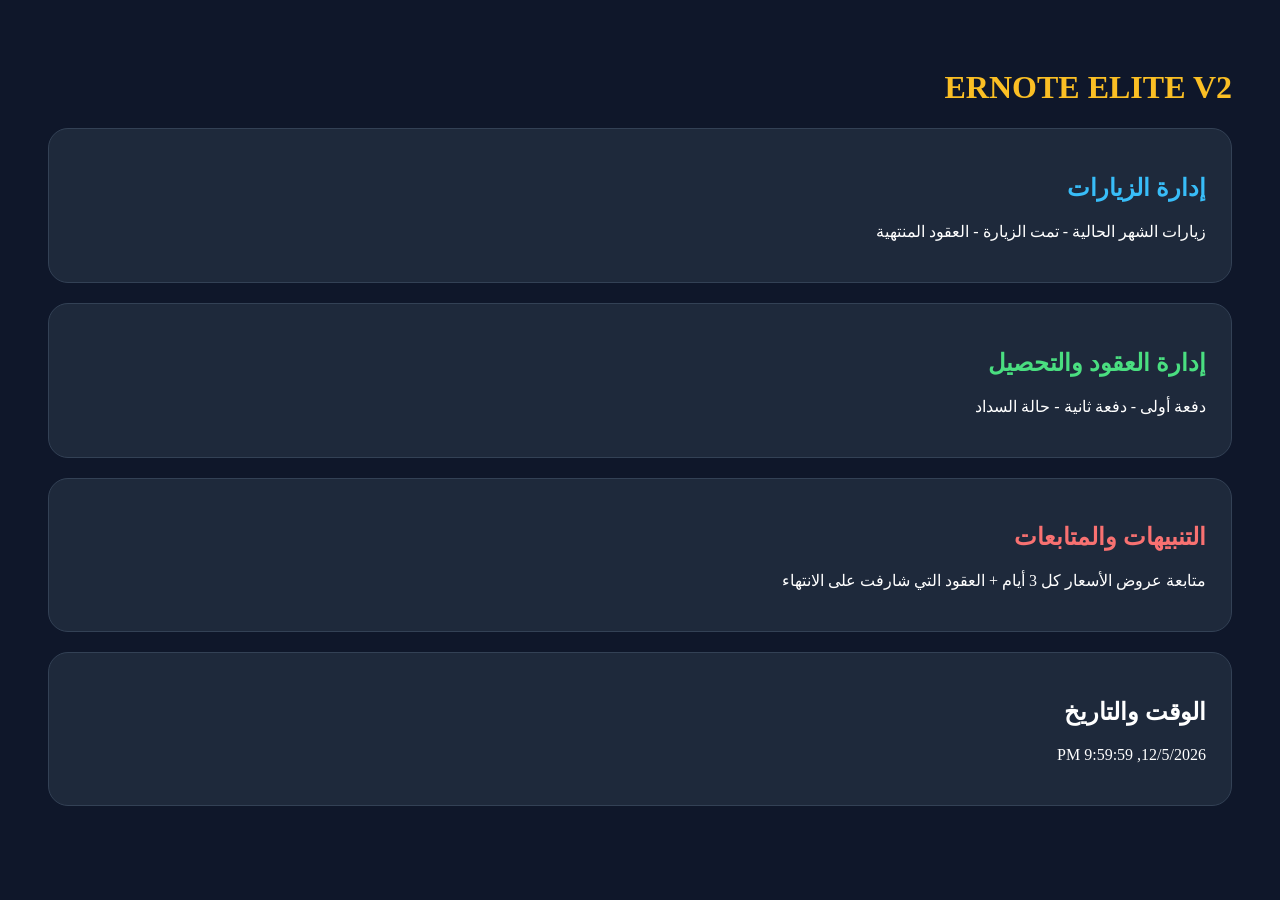
==== index[1].html @ 829dcaff "Add files via upload" ====
<!DOCTYPE html>
<html lang="ar" dir="rtl">
<head>
<meta charset="UTF-8">
<title>ERNOTE ELITE V2</title>
<style>
body{
font-family:Tahoma;
background:#0f172a;
color:white;
padding:40px;
}
.card{
background:#1e293b;
padding:25px;
border-radius:20px;
margin-bottom:20px;
border:1px solid #334155;
}
.gold{color:#fbbf24}
.blue{color:#38bdf8}
.green{color:#4ade80}
.red{color:#f87171}
</style>
</head>
<body>
<h1 class="gold">ERNOTE ELITE V2</h1>
<div class="card">
<h2 class="blue">إدارة الزيارات</h2>
<p>زيارات الشهر الحالية - تمت الزيارة - العقود المنتهية</p>
</div>

<div class="card">
<h2 class="green">إدارة العقود والتحصيل</h2>
<p>دفعة أولى - دفعة ثانية - حالة السداد</p>
</div>

<div class="card">
<h2 class="red">التنبيهات والمتابعات</h2>
<p>متابعة عروض الأسعار كل 3 أيام + العقود التي شارفت على الانتهاء</p>
</div>

<div class="card">
<h2>الوقت والتاريخ</h2>
<p id="clock"></p>
</div>

<script>
function updateClock(){
const now = new Date();
document.getElementById("clock").innerHTML = now.toLocaleString();
}
setInterval(updateClock,1000);
updateClock();
</script>

</body>
</html>
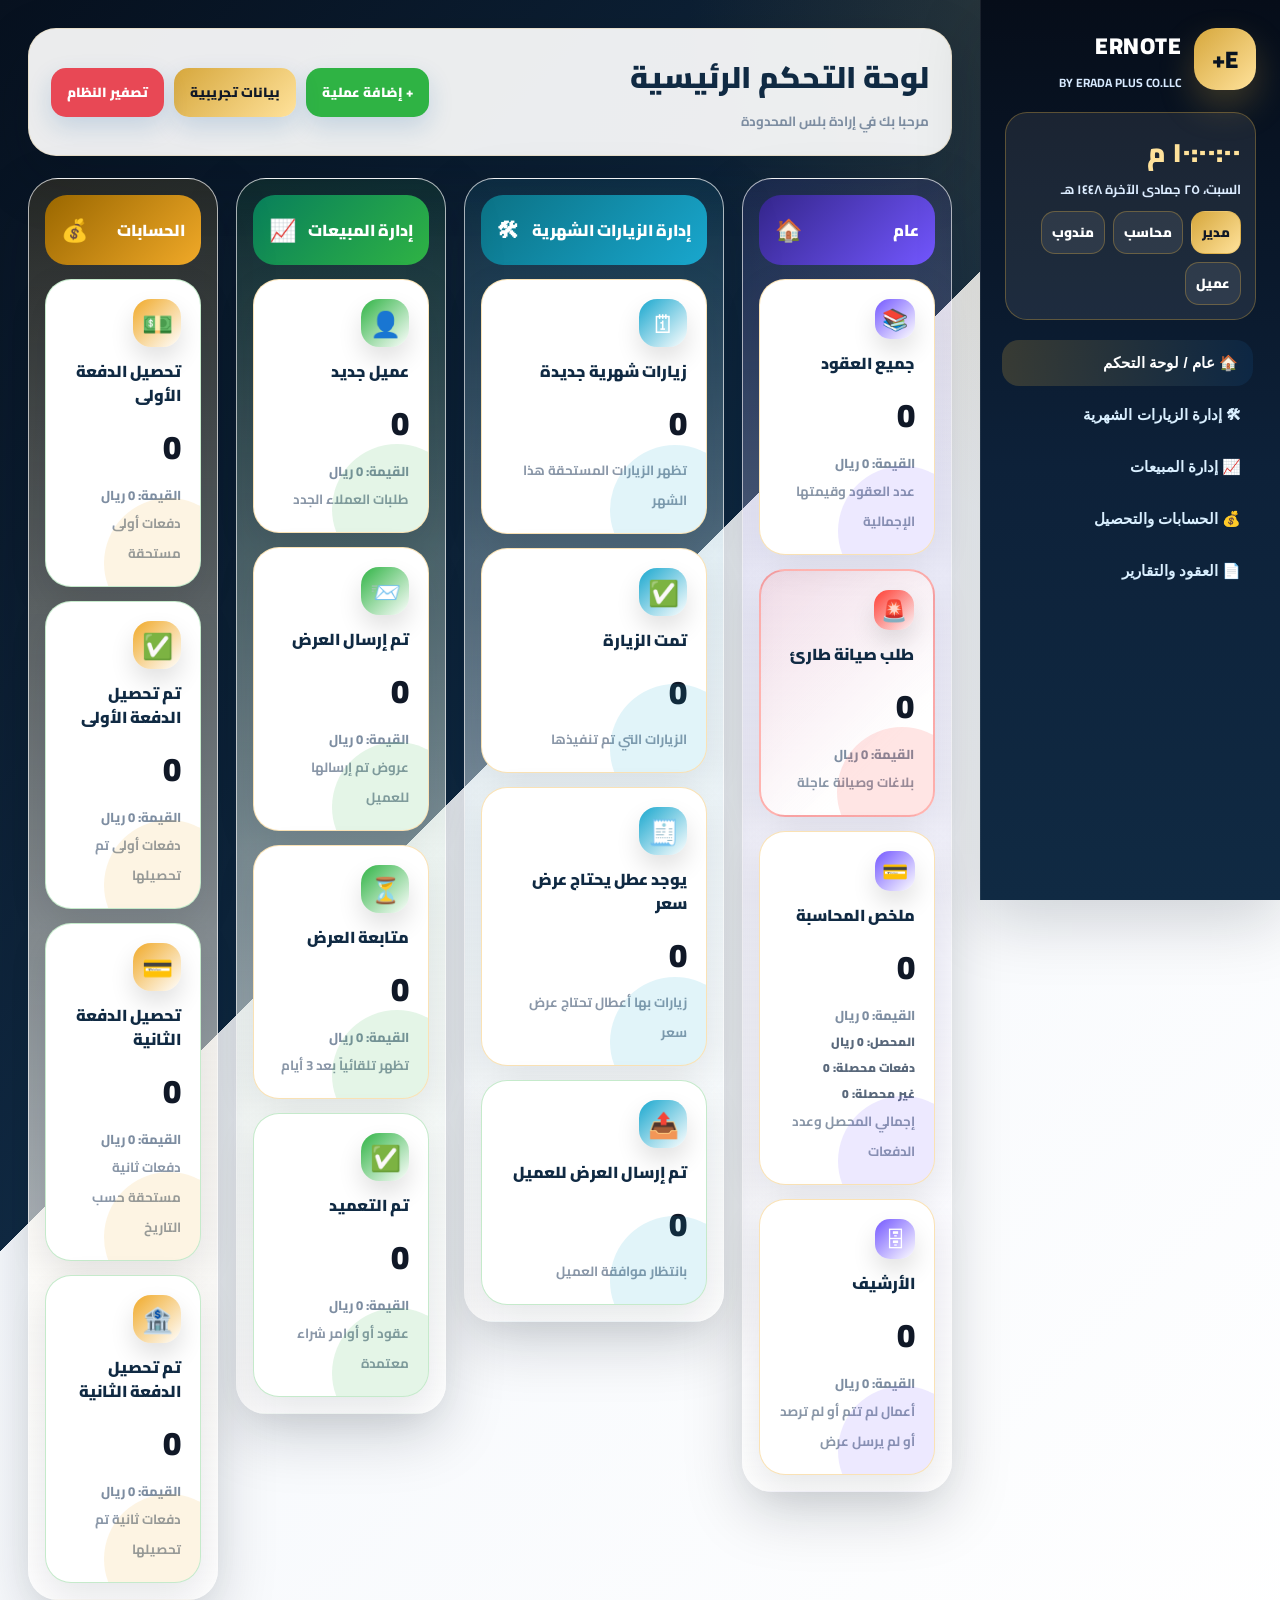
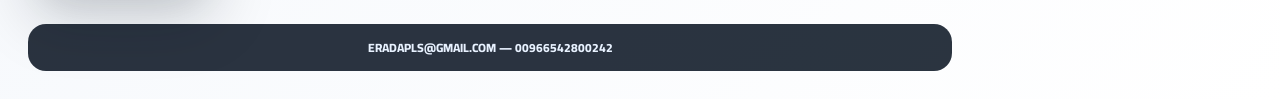
==== commit d1f41f03: "Add files via upload" ====
--- a/index[1].html
+++ b/index[1].html
@@ -1,58 +1,245 @@
-
-<!DOCTYPE html>
+<!doctype html>
 <html lang="ar" dir="rtl">
 <head>
-<meta charset="UTF-8">
-<title>ERNOTE ELITE V2</title>
-<style>
-body{
-font-family:Tahoma;
-background:#0f172a;
-color:white;
-padding:40px;
-}
-.card{
-background:#1e293b;
-padding:25px;
-border-radius:20px;
-margin-bottom:20px;
-border:1px solid #334155;
-}
-.gold{color:#fbbf24}
-.blue{color:#38bdf8}
-.green{color:#4ade80}
-.red{color:#f87171}
-</style>
+  <meta charset="UTF-8" />
+  <meta name="viewport" content="width=device-width, initial-scale=1.0" />
+  <title>ERNOTE - ERADA PLUS</title>
+  <link rel="preconnect" href="https://fonts.googleapis.com">
+  <link rel="preconnect" href="https://fonts.gstatic.com" crossorigin>
+  <link href="https://fonts.googleapis.com/css2?family=Cairo:wght@400;600;700;800;900&family=Tajawal:wght@400;500;700;800;900&display=swap" rel="stylesheet">
+  <style>
+    :root{
+      --black:#07111f;--black2:#0c1628;--navy:#102a43;--blue:#145da0;--blue2:#0b7cc3;--gold:#d6a73c;--gold2:#ffe29b;--white:#ffffff;--muted:#7d8da1;
+      --visit:#19a7ce;--sales:#2fb344;--account:#f0a928;--general:#7357ff;--contract:#e84855;--shadow:0 22px 60px rgba(7,17,31,.17);--radius:26px
+    }
+    *{box-sizing:border-box}
+    body{margin:0;font-family:'Cairo','Tajawal',Tahoma,Arial,sans-serif;background:radial-gradient(circle at top right,rgba(214,167,60,.24),transparent 28%),linear-gradient(135deg,#07111f 0%,#102a43 42%,#f5f8fc 42%,#ffffff 100%);color:var(--navy)}
+    .app{display:grid;grid-template-columns:300px 1fr;min-height:100vh}.side{background:linear-gradient(180deg,#060d19,#0d2139 52%,#102a43);color:#fff;padding:24px;position:sticky;top:0;height:100vh;box-shadow:var(--shadow);border-left:1px solid rgba(255,255,255,.08)}
+    .brand{display:flex;gap:13px;align-items:center;margin-bottom:18px}.logo{width:62px;height:62px;border-radius:22px;background:linear-gradient(135deg,var(--gold),var(--gold2));display:grid;place-items:center;color:#081321;font-weight:900;font-size:24px;box-shadow:0 16px 35px rgba(214,167,60,.26)}.brand h1{font-size:23px;margin:0;font-weight:900;letter-spacing:.5px}.brand p{margin:4px 0 0;color:#d8eaff;font-size:12px;font-weight:700}.clockPanel{border:1px solid rgba(214,167,60,.35);background:rgba(255,255,255,.08);border-radius:22px;padding:14px;margin-bottom:20px}.time{font-size:27px;font-weight:900;color:var(--gold2)}.date{font-size:13px;color:#dcecff;font-weight:700}.nav button{width:100%;border:0;border-radius:17px;background:transparent;color:#d9efff;padding:14px 15px;margin:6px 0;text-align:right;font-size:15px;font-weight:800;cursor:pointer;transition:.18s}.nav button.active,.nav button:hover{background:linear-gradient(90deg,rgba(214,167,60,.22),rgba(20,93,160,.16));color:#fff;transform:translateX(-3px)}
+    .main{padding:28px}.top{display:flex;justify-content:space-between;gap:15px;align-items:center;margin-bottom:22px;background:rgba(255,255,255,.92);border:1px solid rgba(214,167,60,.2);border-radius:28px;padding:20px 22px;box-shadow:var(--shadow)}.top h2{margin:0;font-size:30px;font-weight:900}.top small{color:var(--muted);font-weight:700}.actions{display:flex;gap:10px;flex-wrap:wrap}.btn{border:0;border-radius:15px;padding:12px 16px;font-weight:900;cursor:pointer;background:var(--blue);color:#fff;font-family:inherit;box-shadow:0 10px 24px rgba(20,93,160,.18)}.btn.red{background:#e84855}.btn.green{background:#2fb344}.btn.gold{background:linear-gradient(135deg,var(--gold),var(--gold2));color:#101827}.btn.dark{background:#101827}.section{display:none}.section.active{display:block}
+    .board{display:grid;grid-template-columns:1.05fr 1.3fr 1.05fr .95fr;gap:18px;align-items:start}.column{border-radius:30px;padding:16px;background:rgba(255,255,255,.82);box-shadow:var(--shadow);border:1px solid rgba(255,255,255,.65)}.colHead{display:flex;align-items:center;justify-content:space-between;border-radius:22px;color:#fff;padding:14px 16px;margin-bottom:14px;font-weight:900}.colHead span{font-size:22px}.generalHead{background:linear-gradient(135deg,#34268c,var(--general))}.visitHead{background:linear-gradient(135deg,#0b7285,var(--visit))}.salesHead{background:linear-gradient(135deg,#087f5b,var(--sales))}.accountHead{background:linear-gradient(135deg,#9a6700,var(--account))}.contractHead{background:linear-gradient(135deg,#b4232f,var(--contract))}
+    .grid{display:grid;grid-template-columns:repeat(4,minmax(180px,1fr));gap:18px}.stack{display:grid;gap:14px}.card{background:#fff;border:1px solid rgba(16,42,67,.08);border-radius:var(--radius);padding:19px;box-shadow:0 14px 38px rgba(7,17,31,.10);cursor:pointer;transition:.2s;position:relative;overflow:hidden;min-height:152px}.card:hover{transform:translateY(-5px);box-shadow:0 22px 55px rgba(7,17,31,.16)}.card:before{content:"";position:absolute;inset:auto -34px -42px auto;width:130px;height:130px;border-radius:50%;opacity:.13;background:var(--accent)}.card .icon{width:48px;height:48px;border-radius:18px;display:grid;place-items:center;font-size:25px;background:linear-gradient(135deg,var(--accent),rgba(255,255,255,.25));color:#fff;box-shadow:0 12px 25px rgba(0,0,0,.12)}.card h3{margin:12px 0 9px;font-size:16px;font-weight:900;line-height:1.5}.num{font-size:33px;font-weight:900;color:#101827}.value{color:var(--muted);margin-top:5px;font-size:13px;font-weight:800}.card small{color:#8a97a8;font-weight:700}.visitCard{--accent:var(--visit)}.salesCard{--accent:var(--sales)}.accountCard{--accent:var(--account)}.generalCard{--accent:var(--general)}.contractCard{--accent:var(--contract)}.redGlow{border-color:rgba(232,72,85,.28)}.greenGlow{border-color:rgba(47,179,68,.28)}.goldGlow{border-color:rgba(240,169,40,.34)}
+    .tableWrap{background:#fff;border-radius:22px;box-shadow:var(--shadow);overflow:hidden;margin-top:20px}table{width:100%;border-collapse:collapse}th,td{padding:13px;border-bottom:1px solid #edf2f7;text-align:right;font-size:14px}th{background:#f0f7ff;color:#173b5f;font-weight:900}.modal{position:fixed;inset:0;background:rgba(8,25,43,.62);display:none;align-items:center;justify-content:center;padding:18px;z-index:5}.modal.show{display:flex}.box{width:min(1180px,96vw);max-height:88vh;overflow:auto;background:#fff;border-radius:30px;box-shadow:0 30px 80px rgba(0,0,0,.28);padding:22px}.boxHead{display:flex;justify-content:space-between;align-items:center;gap:12px;margin-bottom:15px}.form{display:grid;grid-template-columns:repeat(4,1fr);gap:12px;background:#f8fbff;padding:16px;border-radius:20px;margin-bottom:15px}input,select,textarea{width:100%;border:1px solid #d8e6f3;border-radius:13px;padding:11px;background:#fff;font-family:inherit;font-weight:700}textarea{min-height:42px}.close{background:#eef3f7;color:#102a43}.footer{margin-top:24px;color:#e8f2ff;background:rgba(7,17,31,.85);border-radius:18px;padding:12px;font-size:12px;text-align:center;font-weight:800}
+
+    .generalCard .icon{width:40px;height:40px;font-size:21px;border-radius:15px}
+    .column:has(.generalHead){background:linear-gradient(180deg,rgba(115,87,255,.10),rgba(255,255,255,.82))}
+    .column:has(.visitHead){background:linear-gradient(180deg,rgba(25,167,206,.10),rgba(255,255,255,.82))}
+    .column:has(.salesHead){background:linear-gradient(180deg,rgba(47,179,68,.10),rgba(255,255,255,.82))}
+    .column:has(.accountHead){background:linear-gradient(180deg,rgba(240,169,40,.12),rgba(255,255,255,.82))}
+    .column:has(.contractHead){background:linear-gradient(180deg,rgba(232,72,85,.10),rgba(255,255,255,.82))}
+    .emergencyCard{--accent:#ff3b30!important;border:2px solid rgba(255,59,48,.38)!important;background:linear-gradient(135deg,rgba(255,59,48,.10),#fff 74%)!important}
+    .visitCard .value{display:none}
+    .rolebar{display:flex;gap:8px;flex-wrap:wrap;margin-top:10px}
+    .rolechip{border:1px solid rgba(214,167,60,.35);background:rgba(255,255,255,.08);color:#fff;border-radius:14px;padding:8px 10px;font-weight:900;cursor:pointer;font-family:inherit}
+    .rolechip.active{background:linear-gradient(135deg,var(--gold),var(--gold2));color:#101827}
+    .miniStat{display:block;font-size:12px;font-weight:900;color:#59687b;margin-top:3px}
+
+    @media(max-width:1200px){.board{grid-template-columns:1fr 1fr}.grid{grid-template-columns:1fr 1fr}}@media(max-width:900px){.app{grid-template-columns:1fr}.side{height:auto;position:relative}.board,.grid{grid-template-columns:1fr}.form{grid-template-columns:1fr}.top{display:block}.actions{margin-top:12px}}
+  </style>
 </head>
 <body>
-<h1 class="gold">ERNOTE ELITE V2</h1>
-<div class="card">
-<h2 class="blue">إدارة الزيارات</h2>
-<p>زيارات الشهر الحالية - تمت الزيارة - العقود المنتهية</p>
+<div class="app">
+  <aside class="side">
+    <div class="brand"><div class="logo">E+</div><div><h1>ERNOTE</h1><p>BY ERADA PLUS CO.LLC</p></div></div>
+    <div class="clockPanel"><div class="time" id="clock">--:--</div><div class="date" id="today">--</div><div class="rolebar"><button class="rolechip active" onclick="setRole(\'manager\',this)">مدير</button><button class="rolechip" onclick="setRole(\'accountant\',this)">محاسب</button><button class="rolechip" onclick="setRole(\'sales\',this)">مندوب</button><button class="rolechip" onclick="setRole(\'client\',this)">عميل</button></div></div>
+    <div class="nav">
+      <button class="active" onclick="show('home',this)">🏠 عام / لوحة التحكم</button>
+      <button onclick="show('visits',this)">🛠 إدارة الزيارات الشهرية</button>
+      <button onclick="show('sales',this)">📈 إدارة المبيعات</button>
+      <button onclick="show('accounting',this)">💰 الحسابات والتحصيل</button>
+      <button onclick="show('contracts',this)">📄 العقود والتقارير</button>
+    </div>
+  </aside>
+  <main class="main">
+    <div class="top"><div><h2 id="title">لوحة التحكم الرئيسية</h2><small>مرحبا بك في إرادة بلس المحدودة</small></div><div class="actions"><button class="btn green" onclick="openModal(currentModule)">+ إضافة عملية</button><button class="btn gold" onclick="seedData()">بيانات تجريبية</button><button class="btn red" onclick="clearAll()">تصفير النظام</button></div></div>
+    <section id="home" class="section active"><div id="homeGrid" class="board"></div></section>
+    <section id="visits" class="section"><div class="column"><div class="colHead visitHead">إدارة الزيارات الشهرية <span>🛠</span></div><div id="visitsGrid" class="grid"></div></div></section>
+    <section id="sales" class="section"><div class="column"><div class="colHead salesHead">إدارة المبيعات <span>📈</span></div><div id="salesGrid" class="grid"></div></div></section>
+    <section id="accounting" class="section"><div class="column"><div class="colHead accountHead">الحسابات والتحصيل <span>💰</span></div><div id="accountingGrid" class="grid"></div></div></section>
+    <section id="contracts" class="section"><div class="column"><div class="colHead contractHead">العقود والتقارير <span>📄</span></div><div id="contractsGrid" class="grid"></div></div></section>
+    <div class="footer">00966542800242 — ERADAPLS@GMAIL.COM</div>
+  </main>
 </div>
-
-<div class="card">
-<h2 class="green">إدارة العقود والتحصيل</h2>
-<p>دفعة أولى - دفعة ثانية - حالة السداد</p>
-</div>
-
-<div class="card">
-<h2 class="red">التنبيهات والمتابعات</h2>
-<p>متابعة عروض الأسعار كل 3 أيام + العقود التي شارفت على الانتهاء</p>
-</div>
-
-<div class="card">
-<h2>الوقت والتاريخ</h2>
-<p id="clock"></p>
-</div>
+<div class="modal" id="modal"><div class="box"><div class="boxHead"><h2 id="modalTitle">التفاصيل</h2><div><button class="btn gold" onclick="exportCSV()">تصدير Excel CSV</button> <button class="btn close" onclick="closeModal()">إغلاق</button></div></div><div class="form" id="form"></div><div class="tableWrap"><table><thead id="thead"></thead><tbody id="tbody"></tbody></table></div></div></div>
 
 <script>
-function updateClock(){
-const now = new Date();
-document.getElementById("clock").innerHTML = now.toLocaleString();
-}
-setInterval(updateClock,1000);
-updateClock();
+const stages={
+ general:{title:'عام',icon:'🏠',cards:[['ALLC','جميع العقود','عدد العقود وقيمتها الإجمالية','📚'],['MAINT','طلب صيانة طارئ','بلاغات وصيانة عاجلة','🚨'],['FIN','ملخص المحاسبة','إجمالي المحصل وعدد الدفعات','💳'],['ARCHG','الأرشيف','أعمال لم تتم أو لم ترصد أو لم يرسل عرض','🗄']]},
+ visits:{title:'إدارة الزيارات الشهرية',icon:'🛠',cards:[['A','زيارات شهرية جديدة','تظهر الزيارات المستحقة هذا الشهر','🗓'],['B','تمت الزيارة','الزيارات التي تم تنفيذها','✅'],['C','يوجد عطل يحتاج عرض سعر','زيارات بها أعطال تحتاج عرض سعر','🧾'],['D','تم إرسال العرض للعميل','بانتظار موافقة العميل','📤']]},
+ sales:{title:'إدارة المبيعات',icon:'📈',cards:[['A1','عميل جديد','طلبات العملاء الجدد','👤'],['B1','تم إرسال العرض','عروض تم إرسالها للعميل','📨'],['C1','متابعة العرض','تظهر تلقائياً بعد 3 أيام','⏳'],['D1','تم التعميد','عقود أو أوامر شراء معتمدة','✅']]},
+ accounting:{title:'الحسابات والتحصيل',icon:'💰',cards:[['P1DUE','تحصيل الدفعة الأولى','دفعات أولى مستحقة','💵'],['P1PAID','تم تحصيل الدفعة الأولى','دفعات أولى تم تحصيلها','✅'],['P2DUE','تحصيل الدفعة الثانية','دفعات ثانية مستحقة حسب التاريخ','💳'],['P2PAID','تم تحصيل الدفعة الثانية','دفعات ثانية تم تحصيلها','🏦']]},
+ contracts:{title:'العقود والتقارير',icon:'📄',cards:[['ALL','جميع العقود','عدد العقود وقيمتها','📚'],['REPORT','التقارير الفنية','تقارير PDF وروابط مرفوعة','📎'],['EXP','عقود شارفت على الانتهاء','15 يوم أو أقل','🔴'],['ARCH','الأرشيف','لم يتم أو لم يرصد أو لم يرسل عرض','🗄']]}
+};
+let data=JSON.parse(localStorage.getItem('ernoteData')||'[]'), currentModule='visits', currentStage=null, editId=null, currentRole=localStorage.getItem('ernoteRole')||'manager';
+function todayISO(){return new Date().toISOString().slice(0,10)}
+function parseDate(d){return d?new Date(d+'T00:00:00'):null}
+function addMonths(date, months){let d=new Date(date);d.setMonth(d.getMonth()+months);return d}
+function daysBetween(a,b){return Math.ceil((parseDate(b)-parseDate(a))/(1000*60*60*24))}
+function isCurrentMonth(iso){let d=parseDate(iso), n=new Date();return d && d.getFullYear()===n.getFullYear() && d.getMonth()===n.getMonth()}
+function dueNow(iso){return parseDate(iso) && parseDate(iso)<=parseDate(todayISO())}
+function saveRaw(){localStorage.setItem('ernoteData',JSON.stringify(data))}
+function save(){localStorage.setItem('ernoteData',JSON.stringify(data));runAutomation();localStorage.setItem('ernoteData',JSON.stringify(data));render()}
+function setRole(role,btn){currentRole=role;localStorage.setItem('ernoteRole',role);document.querySelectorAll('.rolechip').forEach(b=>b.classList.remove('active'));btn&&btn.classList.add('active');applyRole();render()}
+function applyRole(){
+  document.querySelectorAll('.nav button').forEach(b=>b.style.display='block');
+  const buttons=document.querySelectorAll('.nav button');
+  if(currentRole==='accountant'){buttons.forEach((b,i)=>b.style.display=(i===0||i===3)?'block':'none'); if(document.getElementById('accounting')) show('accounting',buttons[3]);}
+  if(currentRole==='sales'){buttons.forEach((b,i)=>b.style.display=(i===0||i===2)?'block':'none'); if(document.getElementById('sales')) show('sales',buttons[2]);}
+  if(currentRole==='client'){buttons.forEach((b,i)=>b.style.display=(i===0||i===1||i===4)?'block':'none'); if(document.getElementById('visits')) show('visits',buttons[1]);}
+}
+function runAutomation(){
+  const today=todayISO();
+  data.forEach(x=>{
+    if(x.module==='sales' && x.stage==='B1'){
+      let base=x.sentDate||x.createdAt||today;
+      if(daysBetween(base,today)>=3) x.stage='C1';
+    }
+  });
+  data.filter(x=>x.module==='contracts' && (x.stage==='ALL'||x.contractStart)).forEach(c=>{
+    if(c.contractEnd && daysBetween(today,c.contractEnd)<=15 && daysBetween(today,c.contractEnd)>=0) c.stage='EXP';
+    createPaymentFromContract(c,1,c.payment1Amount||Math.round((+c.amount||0)/2),c.payment1Date||c.contractStart||today);
+    let p2Date=c.payment2Date || (c.contractStart ? addMonths(parseDate(c.contractStart),6).toISOString().slice(0,10) : '');
+    if(p2Date) createPaymentFromContract(c,2,c.payment2Amount||Math.round((+c.amount||0)/2),p2Date);
+    generateVisits(c);
+  });
+}
+function createPaymentFromContract(c,no,amount,dueDate){
+  if(!amount||!dueDate) return;
+  let id='PAY-'+c.id+'-'+no;
+  if(data.some(x=>String(x.id)===String(id))) return;
+  if(no===2 && !dueNow(dueDate)) return;
+  data.push({id,linkedContract:c.id,module:'accounting',stage:no===1?'P1DUE':'P2DUE',client:c.client,phone:c.phone,location:c.location,engineer:'المحاسب',amount:+amount||0,note:(no===1?'الدفعة الأولى':'الدفعة الثانية')+' - مستحقة من عقد '+(c.client||''),date:todayISO(),dueDate,installment:no});
+}
+function generateVisits(c){
+  let start=parseDate(c.contractStart); if(!start) return;
+  let freq=c.visitType||'monthly';
+  let interval=freq==='quarterly'?3:1;
+  let end=parseDate(c.contractEnd)||addMonths(start,12);
+  let d=new Date(start), max=0;
+  while(d<=end && max<24){
+    let iso=d.toISOString().slice(0,10);
+    if(isCurrentMonth(iso) && !data.some(x=>String(x.id)==='VIS-'+c.id+'-'+iso)){
+      data.push({id:'VIS-'+c.id+'-'+iso,linkedContract:c.id,module:'visits',stage:'A',client:c.client,phone:c.phone,location:c.location,engineer:c.engineer||'',amount:0,note:'زيارة دورية مستحقة حسب العقد',date:todayISO(),visitDate:iso});
+    }
+    d=addMonths(d,interval); max++;
+  }
+}
+function visibleItems(){
+  let items=data;
+  if(currentRole==='accountant') items=items.filter(x=>x.module==='accounting'||x.module==='contracts');
+  if(currentRole==='sales') items=items.filter(x=>x.module==='sales' || x.engineer==='المندوب');
+  if(currentRole==='client') items=items.filter(x=>x.module==='visits'||x.module==='contracts'||x.module==='emergency');
+  return items;
+}
+function sum(arr){return arr.reduce((a,b)=>a+(+b.amount||0),0).toLocaleString('en-US')}
+function count(module,stage){return visibleItems().filter(x=>x.module===module && (stage?x.stage===stage:true))}
+function generalCount(stage){
+  let items=visibleItems();
+  if(stage==='ALLC')return items.filter(x=>x.module==='contracts'||x.stage==='D1');
+  if(stage==='MAINT')return items.filter(x=>x.module==='emergency'||x.emergency===true);
+  if(stage==='FIN')return items.filter(x=>x.module==='accounting');
+  if(stage==='ARCHG')return items.filter(x=>x.stage==='ARCH');
+  return [];
+}
+function card(module,c){
+  let arr=module==='general'?generalCount(c[0]):count(module,c[0]);
+  let cls=(module==='general'?'generalCard':module==='visits'?'visitCard':module==='sales'?'salesCard':module==='accounting'?'accountCard':'contractCard')+' '+(c[0]==='EXP'||c[0]==='DUE'?'redGlow':c[0].includes('D')||c[0].includes('PAID')?'greenGlow':'goldGlow')+(c[0]==='MAINT'?' emergencyCard':'');
+  let click=module==='general'?`openGeneral('${c[0]}')`:`openModal('${module}','${c[0]}')`;
+  let extra='';
+  if(module==='general'&&c[0]==='FIN'){
+    let paid=visibleItems().filter(x=>x.module==='accounting'&&(x.stage==='P1PAID'||x.stage==='P2PAID'));
+    let unpaid=visibleItems().filter(x=>x.module==='accounting'&&(x.stage==='P1DUE'||x.stage==='P2DUE'));
+    extra=`<span class="miniStat">المحصل: ${sum(paid)} ريال</span><span class="miniStat">دفعات محصلة: ${paid.length}</span><span class="miniStat">غير محصلة: ${unpaid.length}</span>`;
+  }
+  let showValue = module!=='visits';
+  return `<div class="card ${cls}" onclick="${click}"><div class="icon">${c[3]}</div><h3>${c[1]}</h3><div class="num">${arr.length}</div>${showValue?`<div class="value">القيمة: ${sum(arr)} ريال</div>`:''}${extra}<small>${c[2]}</small></div>`;
+}
+function renderGrid(module){document.getElementById(module+'Grid').innerHTML=stages[module].cards.map(c=>card(module,c)).join('')}
+function render(){runAutomation();saveRaw();['visits','sales','accounting','contracts'].forEach(renderGrid);document.getElementById('homeGrid').innerHTML=`<div class="column"><div class="colHead generalHead">عام <span>🏠</span></div><div class="stack">${stages.general.cards.map(c=>card('general',c)).join('')}</div></div><div class="column"><div class="colHead visitHead">إدارة الزيارات الشهرية <span>🛠</span></div><div class="stack">${stages.visits.cards.map(c=>card('visits',c)).join('')}</div></div><div class="column"><div class="colHead salesHead">إدارة المبيعات <span>📈</span></div><div class="stack">${stages.sales.cards.map(c=>card('sales',c)).join('')}</div></div><div class="column"><div class="colHead accountHead">الحسابات <span>💰</span></div><div class="stack">${stages.accounting.cards.map(c=>card('accounting',c)).join('')}</div></div>`}
+function show(id,btn){document.querySelectorAll('.section').forEach(s=>s.classList.remove('active'));document.getElementById(id).classList.add('active');document.querySelectorAll('.nav button').forEach(b=>b.classList.remove('active'));btn&&btn.classList.add('active');currentModule=id==='home'?'visits':id;document.getElementById('title').textContent=id==='home'?'لوحة التحكم الرئيسية':stages[id].title;render()}
+function openGeneral(stage){let map={ALLC:['contracts',null],MAINT:['emergency',null],FIN:['accounting',null],ARCHG:['contracts','ARCH']};openModal(map[stage][0],map[stage][1])}
+function moduleTitle(module){return stages[module]?.title || 'طلبات الصيانة الطارئة'}
+function moduleCards(module){return stages[module]?.cards || [['NEW','طلب جديد','بلاغ طارئ جديد','🚨'],['DONE','تم التنفيذ','طلبات طارئة منفذة','✅']]}
+function openModal(module='visits',stage=null){currentModule=module;currentStage=stage;editId=null;let cards=moduleCards(module);let stageName=stage?(cards.find(c=>c[0]===stage)||[])[1]:'إضافة عامة';document.getElementById('modalTitle').textContent=moduleTitle(module)+' - '+stageName;document.getElementById('modal').classList.add('show');buildForm();buildTable()}
+function closeModal(){document.getElementById('modal').classList.remove('show')}
+function buildForm(item=null){
+  let cards=moduleCards(currentModule);
+  let options=cards.map(c=>`<option value="${c[0]}" ${(item?.stage||currentStage)===c[0]?'selected':''}>${c[1]}</option>`).join('');
+  let contractFields=currentModule==='contracts'?`
+    <input id="contractStart" type="date" value="${item?.contractStart||''}" title="تاريخ بداية العقد">
+    <input id="contractEnd" type="date" value="${item?.contractEnd||''}" title="تاريخ نهاية العقد">
+    <select id="visitType"><option value="monthly" ${(item?.visitType||'monthly')==='monthly'?'selected':''}>زيارات شهرية</option><option value="quarterly" ${item?.visitType==='quarterly'?'selected':''}>زيارات ربع سنوية</option></select>
+    <input id="payment1Amount" type="number" value="${item?.payment1Amount||''}" placeholder="قيمة الدفعة الأولى">
+    <input id="payment1Date" type="date" value="${item?.payment1Date||item?.contractStart||''}" title="تاريخ الدفعة الأولى">
+    <input id="payment2Amount" type="number" value="${item?.payment2Amount||''}" placeholder="قيمة الدفعة الثانية">
+    <input id="payment2Date" type="date" value="${item?.payment2Date||''}" title="تاريخ الدفعة الثانية">
+  `:'';
+  let salesFields=currentModule==='sales'?`<input id="sentDate" type="date" value="${item?.sentDate||''}" title="تاريخ إرسال العرض">`:'';
+  document.getElementById('form').innerHTML=`
+    <input id="client" placeholder="اسم العميل" value="${item?.client||''}">
+    <input id="phone" placeholder="رقم الجوال" value="${item?.phone||''}">
+    <input id="location" placeholder="الموقع" value="${item?.location||''}">
+    <input id="engineer" placeholder="المسؤول" value="${item?.engineer||''}">
+    <input id="amount" type="number" placeholder="القيمة" value="${item?.amount||''}">
+    <select id="stage">${options}</select>
+    ${contractFields}${salesFields}
+    <textarea id="note" placeholder="ملاحظات / رابط تقرير PDF">${item?.note||''}</textarea>
+    <button class="btn green" onclick="${item?'updateItem()':'addItem()'}">${item?'تحديث البيانات':'حفظ العملية'}</button>
+    ${item?'<button class="btn dark" onclick="cancelEdit()">إلغاء التعديل</button>':''}`;
+}
+function getFormItem(existing={}){
+  let item={...existing,module:currentModule,stage:document.getElementById('stage').value,client:val('client'),phone:val('phone'),location:val('location'),engineer:val('engineer'),amount:val('amount'),note:val('note'),updatedAt:todayISO()};
+  if(!item.id)item.id=Date.now();
+  if(!item.createdAt)item.createdAt=todayISO();
+  if(currentModule==='contracts'){
+    item.contractStart=val('contractStart'); item.contractEnd=val('contractEnd'); item.visitType=val('visitType');
+    item.payment1Amount=val('payment1Amount'); item.payment1Date=val('payment1Date')||item.contractStart;
+    item.payment2Amount=val('payment2Amount'); item.payment2Date=val('payment2Date');
+  }
+  if(currentModule==='sales') item.sentDate=val('sentDate')||todayISO();
+  if(currentModule==='emergency') item.emergency=true;
+  return item;
+}
+function addItem(){data.push(getFormItem());save();buildTable();buildForm()}
+function updateItem(){let idx=data.findIndex(x=>String(x.id)===String(editId)); if(idx>-1){data[idx]=getFormItem(data[idx]); editId=null; save(); buildTable(); buildForm();}}
+function editItem(id){let item=data.find(x=>String(x.id)===String(id)); if(item){editId=id; buildForm(item);}}
+function cancelEdit(){editId=null;buildForm()}
+function val(id){return document.getElementById(id)?.value.trim()||''}
+function buildTable(){
+  let cards=moduleCards(currentModule);
+  let rows=visibleItems().filter(x=>x.module===currentModule && (!currentStage||x.stage===currentStage));
+  document.getElementById('thead').innerHTML='<tr><th>#</th><th>العميل</th><th>الجوال</th><th>الموقع</th><th>المسؤول</th><th>القيمة</th><th>الحالة</th><th>التاريخ</th><th>ملاحظات</th><th>إجراء</th></tr>';
+  document.getElementById('tbody').innerHTML=rows.map((x,i)=>`<tr><td>${i+1}</td><td>${x.client||'-'}</td><td>${x.phone||'-'}</td><td>${x.location||'-'}</td><td>${x.engineer||'-'}</td><td>${(+x.amount||0).toLocaleString('en-US')}</td><td><select onchange="move('${x.id}',this.value)">${cards.map(c=>`<option value="${c[0]}" ${x.stage===c[0]?'selected':''}>${c[1]}</option>`).join('')}</select></td><td>${x.dueDate||x.visitDate||x.contractStart||x.date||'-'}</td><td>${x.note||'-'}</td><td><button class="btn gold" onclick="editItem('${x.id}')">تعديل</button> <button class="btn red" onclick="del('${x.id}')">حذف</button></td></tr>`).join('')||'<tr><td colspan="10">لا توجد بيانات</td></tr>';
+}
+function move(id,stage){
+  let x=data.find(i=>String(i.id)===String(id));
+  if(x){
+    x.stage=stage;
+    if(stage==='P1PAID'||stage==='P2PAID'){x.paidDate=todayISO();x.note=(x.note||'')+' | تم التحصيل'}
+    if(stage==='B'||stage==='DONE') x.completedDate=todayISO();
+    save(); buildTable();
+  }
+}
+function del(id){if(confirm('حذف السجل؟')){data=data.filter(x=>String(x.id)!==String(id));save();buildTable()}}
+function exportCSV(){
+  let rows=visibleItems().filter(x=>x.module===currentModule && (!currentStage||x.stage===currentStage));
+  let csv='client,phone,location,engineer,amount,stage,date,dueDate,contractStart,contractEnd,note\n'+rows.map(x=>[x.client,x.phone,x.location,x.engineer,x.amount,x.stage,x.date,x.dueDate,x.contractStart,x.contractEnd,x.note].map(v=>'"'+String(v||'').replaceAll('"','""')+'"').join(',')).join('\n');
+  let a=document.createElement('a');a.href=URL.createObjectURL(new Blob(["\ufeff"+csv],{type:'text/csv;charset=utf-8'}));a.download=(currentModule||'ernote')+'-export.csv';a.click();
+}
+function seedData(){
+  let start=todayISO(); let end=addMonths(parseDate(start),12).toISOString().slice(0,10); let p2=addMonths(parseDate(start),6).toISOString().slice(0,10);
+  data=[
+    {id:101,module:'contracts',stage:'ALL',client:'فندق فيو',phone:'0500000000',location:'المدينة',engineer:'أحمد',amount:12000,contractStart:start,contractEnd:end,visitType:'monthly',payment1Amount:6000,payment1Date:start,payment2Amount:6000,payment2Date:p2,note:'عقد صيانة سنوي',createdAt:start},
+    {id:102,module:'sales',stage:'B1',client:'مجمع تجاري',phone:'0562222222',location:'العزيزية',engineer:'المندوب',amount:5000,note:'تم إرسال العرض',sentDate:new Date(Date.now()-4*86400000).toISOString().slice(0,10),createdAt:start},
+    {id:103,module:'emergency',stage:'NEW',client:'عميل طارئ',phone:'0555555555',location:'قباء',engineer:'الفني',amount:0,note:'بلاغ طارئ من العميل',date:start,emergency:true}
+  ];
+  save();
+}
+function clearAll(){if(confirm('سيتم حذف كل البيانات')){data=[];save()}}
+function updateClock(){let now=new Date();document.getElementById('clock').textContent=now.toLocaleTimeString('ar-SA',{hour:'2-digit',minute:'2-digit',second:'2-digit'});document.getElementById('today').textContent=now.toLocaleDateString('ar-SA',{weekday:'long',year:'numeric',month:'long',day:'numeric'})}
+setInterval(updateClock,1000);updateClock();render();
+document.querySelectorAll('.rolechip').forEach(b=>{b.classList.remove('active'); if((currentRole==='manager'&&b.textContent.includes('مدير'))||(currentRole==='accountant'&&b.textContent.includes('محاسب'))||(currentRole==='sales'&&b.textContent.includes('مندوب'))||(currentRole==='client'&&b.textContent.includes('عميل'))) b.classList.add('active')});
+applyRole();
 </script>
 
 </body>
